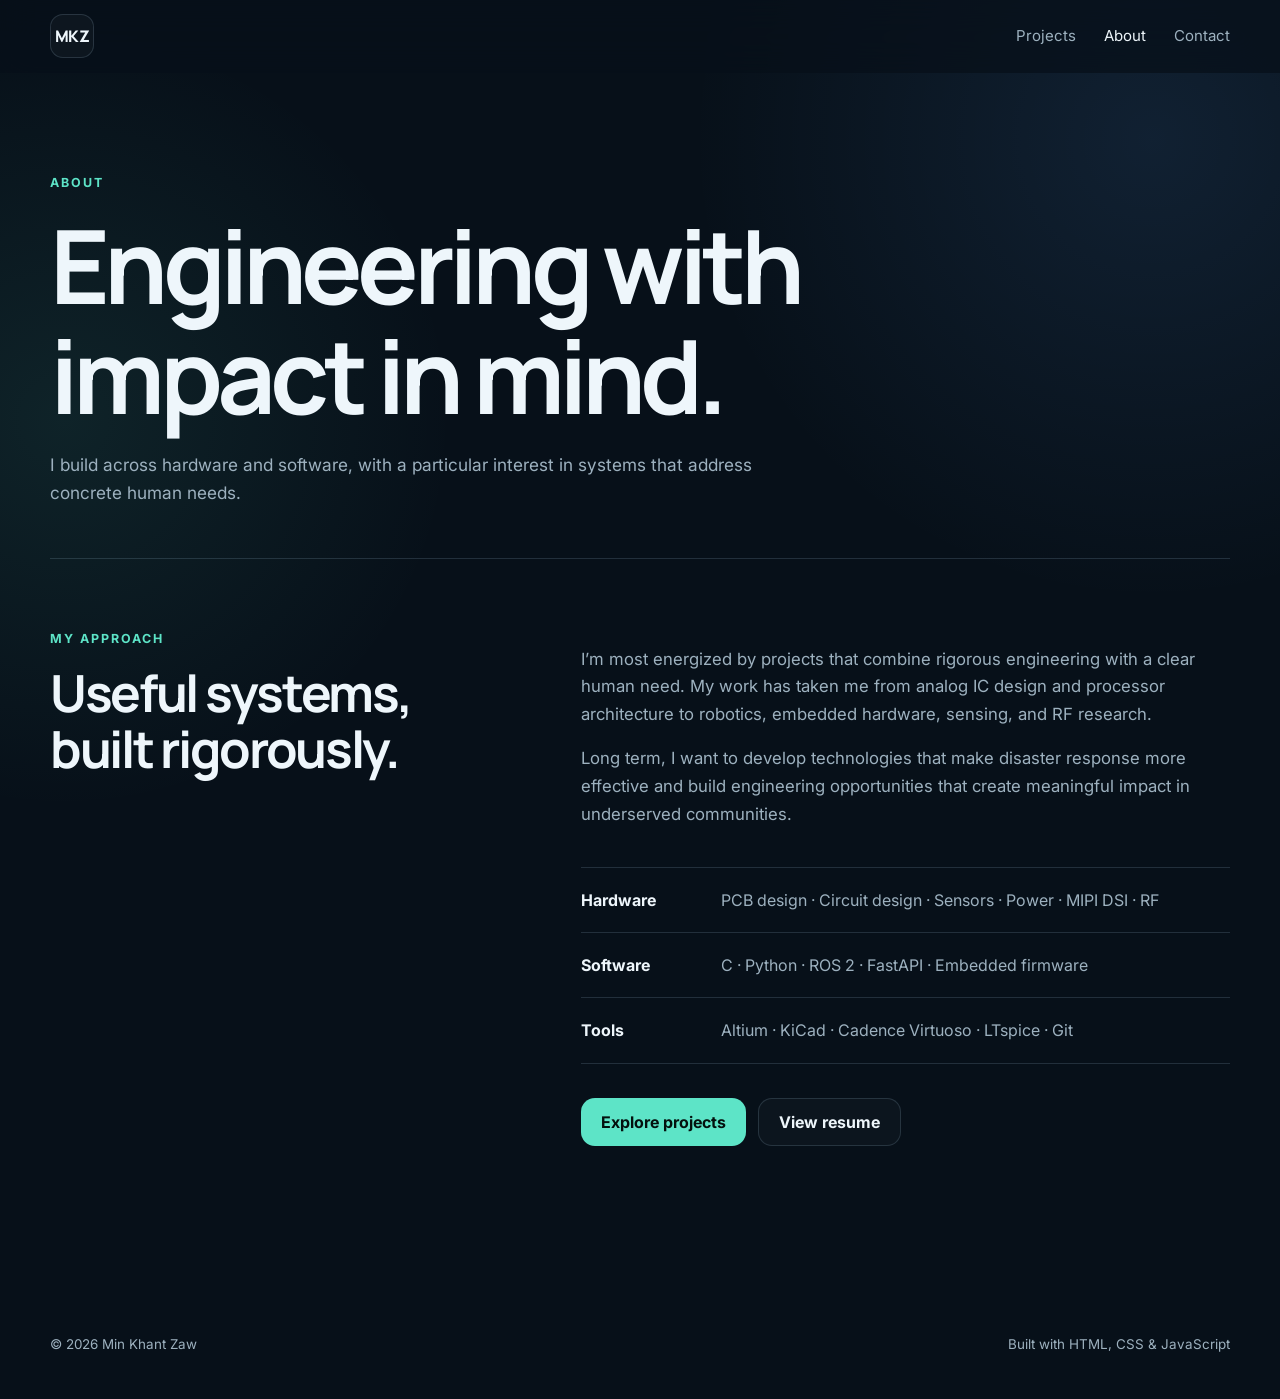
==== about.html @ fc3ed98e "Split portfolio into dedicated pages" ====
<!DOCTYPE html>
<html lang="en">
<head>
  <meta charset="UTF-8" />
  <meta name="viewport" content="width=device-width, initial-scale=1.0" />
  <meta name="description" content="About Min Khant Zaw, an MIT EECS student focused on embedded systems, RF, robotics, and digital design." />
  <meta property="og:title" content="About | Min Khant Zaw" />
  <meta property="og:description" content="Engineering with impact in mind." />
  <meta property="og:type" content="website" />
  <meta property="og:image" content="https://min-khant-zaw.github.io/og.png" />
  <meta name="twitter:card" content="summary_large_image" />
  <meta name="twitter:title" content="About | Min Khant Zaw" />
  <meta name="twitter:description" content="Engineering with impact in mind." />
  <meta name="twitter:image" content="https://min-khant-zaw.github.io/og.png" />
  <title>About | Min Khant Zaw</title>
  <link rel="preconnect" href="https://fonts.googleapis.com">
  <link rel="preconnect" href="https://fonts.gstatic.com" crossorigin>
  <link href="https://fonts.googleapis.com/css2?family=Inter:wght@400;500;600;700&family=Manrope:wght@600;700;800&display=swap" rel="stylesheet">
  <link rel="stylesheet" href="styles.css" />
</head>
<body>
  <header class="site-header">
    <nav class="nav container" aria-label="Primary navigation">
      <a class="brand" href="index.html">MKZ</a>
      <button class="nav-toggle" aria-expanded="false" aria-controls="nav-links" aria-label="Toggle navigation">☰</button>
      <div class="nav-links" id="nav-links">
        <a href="projects.html">Projects</a>
        <a href="about.html" aria-current="page">About</a>
        <a href="contact.html">Contact</a>
      </div>
    </nav>
  </header>

  <main>
    <section class="page-hero container reveal">
      <p class="eyebrow">ABOUT</p>
      <h1>Engineering with impact in mind.</h1>
      <p>I build across hardware and software, with a particular interest in systems that address concrete human needs.</p>
    </section>

    <section class="section page-section split-section container">
      <div class="section-heading reveal">
        <p class="eyebrow">MY APPROACH</p>
        <h2>Useful systems, built rigorously.</h2>
      </div>
      <div class="about-copy reveal">
        <p>I’m most energized by projects that combine rigorous engineering with a clear human need. My work has taken me from analog IC design and processor architecture to robotics, embedded hardware, sensing, and RF research.</p>
        <p>Long term, I want to develop technologies that make disaster response more effective and build engineering opportunities that create meaningful impact in underserved communities.</p>
        <div class="skills">
          <div><strong>Hardware</strong><span>PCB design · Circuit design · Sensors · Power · MIPI DSI · RF</span></div>
          <div><strong>Software</strong><span>C · Python · ROS 2 · FastAPI · Embedded firmware</span></div>
          <div><strong>Tools</strong><span>Altium · KiCad · Cadence Virtuoso · LTspice · Git</span></div>
        </div>
        <div class="hero-actions">
          <a class="button primary" href="projects.html">Explore projects</a>
          <a class="button secondary" href="resume.pdf" target="_blank" rel="noopener">View resume</a>
        </div>
      </div>
    </section>
  </main>

  <footer class="footer container">
    <span>© <span id="year"></span> Min Khant Zaw</span>
    <span>Built with HTML, CSS & JavaScript</span>
  </footer>
  <script src="script.js"></script>
</body>
</html>
---- styles.css ----
:root {
  --bg: #071019;
  --bg-soft: #0b1722;
  --panel: rgba(15, 31, 44, 0.72);
  --panel-solid: #0f1f2c;
  --text: #eef6fb;
  --muted: #9db1bf;
  --line: rgba(173, 213, 235, 0.16);
  --accent: #5de4c7;
  --accent-2: #5fa8ff;
  --max: 1180px;
  --radius: 24px;
  --shadow: 0 20px 60px rgba(0,0,0,.28);
}

* { box-sizing: border-box; }
html { scroll-behavior: smooth; }
body {
  margin: 0;
  font-family: Inter, system-ui, -apple-system, BlinkMacSystemFont, "Segoe UI", sans-serif;
  color: var(--text);
  background:
    radial-gradient(circle at 90% 10%, rgba(95,168,255,.11), transparent 27%),
    radial-gradient(circle at 5% 30%, rgba(93,228,199,.09), transparent 25%),
    var(--bg);
  line-height: 1.65;
}

a { color: inherit; text-decoration: none; }
button { font: inherit; }
.container { width: min(calc(100% - 40px), var(--max)); margin-inline: auto; }

.site-header {
  position: sticky; top: 0; z-index: 20;
  background: rgba(7,16,25,.72);
  backdrop-filter: blur(18px);
  border-bottom: 1px solid transparent;
}
.site-header.scrolled { border-bottom-color: var(--line); }
.nav { min-height: 72px; display: flex; align-items: center; justify-content: space-between; }
.brand {
  width: 44px; height: 44px; display: grid; place-items: center;
  border: 1px solid var(--line); border-radius: 13px; font-family: Manrope, sans-serif;
  font-weight: 800; letter-spacing: -.05em; background: rgba(255,255,255,.03);
}
.nav-links { display: flex; gap: 28px; color: var(--muted); font-size: .94rem; }
.nav-links a:hover { color: var(--text); }
.nav-links a[aria-current="page"] { color: var(--text); }
.nav-toggle { display: none; background: none; color: var(--text); border: 0; font-size: 1.4rem; }

.hero { min-height: 700px; display: grid; grid-template-columns: 1.15fr .85fr; gap: 64px; align-items: center; padding-block: 90px 110px; }
.eyebrow { margin: 0 0 16px; color: var(--accent); font-size: .78rem; font-weight: 700; letter-spacing: .16em; }
h1,h2,h3 { font-family: Manrope, Inter, sans-serif; line-height: 1.08; margin-top: 0; }
h1 { max-width: 780px; font-size: clamp(3rem, 7vw, 5.9rem); letter-spacing: -.055em; margin-bottom: 26px; }
h2 { font-size: clamp(2.1rem, 4vw, 3.6rem); letter-spacing: -.045em; margin-bottom: 18px; }
h3 { font-size: 1.32rem; letter-spacing: -.025em; margin-bottom: 12px; }
.hero-text { max-width: 710px; color: var(--muted); font-size: 1.08rem; }
.hero-actions { display: flex; gap: 12px; margin: 34px 0 38px; flex-wrap: wrap; }
.button { display: inline-flex; min-height: 48px; align-items: center; justify-content: center; padding: 0 20px; border-radius: 14px; font-weight: 700; }
.button.primary { color: #04110e; background: var(--accent); }
.button.primary:hover { transform: translateY(-2px); }
.button.secondary { border: 1px solid var(--line); background: rgba(255,255,255,.025); }
.hero-meta { display: flex; flex-wrap: wrap; gap: 10px; }
.hero-meta span, .tags span { padding: 7px 10px; color: #bfd0da; border: 1px solid var(--line); border-radius: 999px; font-size: .79rem; background: rgba(255,255,255,.025); }

.signal-card { padding: 28px; border: 1px solid var(--line); border-radius: 30px; background: linear-gradient(145deg, rgba(19,43,58,.88), rgba(8,20,29,.8)); box-shadow: var(--shadow); transform: rotate(1.5deg); }
.signal-header { display: flex; justify-content: space-between; gap: 20px; color: var(--muted); font-size: .78rem; text-transform: uppercase; letter-spacing: .08em; }
.status-dot { color: var(--accent); }
.signal-card h2 { margin: 60px 0 12px; font-size: 2rem; }
.signal-card p { color: var(--muted); }
.signal-grid { display: grid; grid-template-columns: 1fr 1fr; border-top: 1px solid var(--line); margin-top: 34px; }
.signal-grid div { padding: 18px 10px 0 0; }
.signal-grid strong, .signal-grid span { display: block; }
.signal-grid strong { font-size: .75rem; color: var(--muted); text-transform: uppercase; }
.signal-grid span { font-size: .9rem; margin-top: 3px; }

.section { padding-block: 105px; }
.page-hero { padding-block: 100px 50px; border-bottom: 1px solid var(--line); }
.page-hero h1 { font-size: clamp(3.5rem, 8vw, 6.6rem); margin-bottom: 20px; }
.page-hero > p:last-child { max-width: 760px; margin: 0; color: var(--muted); font-size: 1.08rem; }
.page-section { padding-top: 70px; }
.section-heading { max-width: 720px; margin-bottom: 46px; }
.section-heading > p:last-child { color: var(--muted); margin-bottom: 0; }
.project-grid { display: grid; grid-template-columns: repeat(2, minmax(0,1fr)); gap: 22px; }
.project-card { overflow: hidden; border: 1px solid var(--line); border-radius: var(--radius); background: var(--panel); box-shadow: 0 8px 30px rgba(0,0,0,.13); }
.project-card:hover { border-color: rgba(93,228,199,.34); transform: translateY(-4px); }
.project-card, .button { transition: .24s ease; }
.project-card.featured { grid-column: 1 / -1; display: grid; grid-template-columns: .92fr 1.08fr; }
.project-visual { position: relative; min-height: 250px; overflow: hidden; border-bottom: 1px solid var(--line); background: #0b1722; }
.featured .project-visual { min-height: 100%; border-bottom: 0; border-right: 1px solid var(--line); }
.project-content { padding: 28px; }
.project-topline { display: flex; justify-content: space-between; gap: 20px; margin-bottom: 18px; color: var(--muted); font-size: .75rem; text-transform: uppercase; letter-spacing: .08em; }
.project-content > p { color: var(--muted); }
.project-content ul { padding-left: 19px; color: #c3d1da; }
.tags { display: flex; flex-wrap: wrap; gap: 8px; margin-top: 22px; }

/* Project illustrations */
.radar-visual { min-height: 380px; background: radial-gradient(circle at 50% 50%, #102b32, #08131c 68%); }
.radar-ring { position: absolute; left: 50%; top: 50%; border: 1px solid rgba(93,228,199,.27); border-radius: 50%; transform: translate(-50%,-50%); }
.ring-1 { width: 120px; height: 120px; } .ring-2 { width: 220px; height: 220px; } .ring-3 { width: 330px; height: 330px; }
.radar-sweep { position: absolute; left: 50%; top: 50%; width: 44%; height: 2px; transform-origin: left center; background: linear-gradient(90deg, var(--accent), transparent); animation: sweep 5s linear infinite; }
.radar-target { position: absolute; width: 9px; height: 9px; border-radius: 50%; background: var(--accent); box-shadow: 0 0 16px var(--accent); }
.target-1 { top: 31%; right: 25%; } .target-2 { bottom: 26%; left: 31%; }
@keyframes sweep { to { transform: rotate(360deg); } }

.heat-visual { background: linear-gradient(145deg,#0f1728,#122331); }
.heat-map { position:absolute; inset:0; background: radial-gradient(circle at 20% 25%, rgba(95,168,255,.55), transparent 16%), radial-gradient(circle at 68% 65%, rgba(93,228,199,.5), transparent 18%), radial-gradient(circle at 44% 45%, rgba(255,149,89,.38), transparent 14%); filter: blur(2px); }
.device-chip { position:absolute; right:28px; bottom:28px; padding:20px 24px; border:1px solid rgba(255,255,255,.16); border-radius:16px; background:#111f29; font-weight:700; box-shadow: 0 12px 30px rgba(0,0,0,.3); }
.cpu-visual { display:grid; place-items:center; background-image: linear-gradient(rgba(255,255,255,.035) 1px, transparent 1px), linear-gradient(90deg, rgba(255,255,255,.035) 1px, transparent 1px); background-size:32px 32px; }
.cpu-core { z-index:2; display:grid; place-items:center; width:105px; height:105px; border:1px solid rgba(95,168,255,.48); border-radius:20px; background:#102133; box-shadow:0 0 45px rgba(95,168,255,.12); font-weight:800; }
.trace { position:absolute; background:rgba(95,168,255,.45); } .t1,.t2{height:2px;width:35%;}.t1{left:0;top:40%;}.t2{right:0;bottom:40%;}.t3,.t4{width:2px;height:33%;}.t3{top:0;left:40%;}.t4{bottom:0;right:40%;}
.robot-visual { perspective: 400px; background: linear-gradient(#0e2230,#08121a); }
.road { position:absolute; left:22%; right:22%; top:0; bottom:-20%; background:#182630; transform: rotateX(52deg); transform-origin:top; }
.lane { position:absolute; top:0; bottom:-20%; width:3px; background:rgba(255,255,255,.55); transform:rotateX(52deg); transform-origin:top; }.lane.left{left:39%;}.lane.right{right:39%;}
.robot { position:absolute; left:50%; bottom:45px; transform:translateX(-50%); font-size:2.6rem; color:var(--accent); text-shadow:0 0 20px rgba(93,228,199,.5); }
.analog-visual { display:grid; place-items:center; padding:28px; color:var(--accent-2); background:linear-gradient(145deg,#101c28,#0b151e); }
.analog-visual svg { width:100%; max-height:190px; }
.display-visual { background:linear-gradient(135deg,#09131d,#122230); }
.screen { position:absolute; left:10%; top:14%; width:42%; height:67%; border:4px solid #1d3341; border-radius:14px; background:linear-gradient(160deg,#204463,#102231); display:grid; place-items:center; box-shadow:0 20px 35px rgba(0,0,0,.25); }
.board { position:absolute; right:9%; top:30%; width:30%; height:40%; border:1px solid rgba(93,228,199,.4); background:#14352f; border-radius:12px; display:grid; place-items:center; font-size:.8rem; }
.cable { position:absolute; left:50%; right:35%; top:49%; height:8px; background:#c0ac7b; transform:rotate(-5deg); }

.timeline { border-top: 1px solid var(--line); }
.timeline-item { display: grid; grid-template-columns: 190px 1fr; gap: 32px; padding: 30px 0; border-bottom: 1px solid var(--line); }
.timeline-date { color: var(--accent); font-size: .9rem; font-weight: 600; }
.timeline-item h3 { margin-bottom: 6px; }
.timeline-item p { color: var(--muted); margin: 0; }

.split-section { display:grid; grid-template-columns:.82fr 1.18fr; gap:80px; align-items:start; }
.split-section .section-heading { position:sticky; top:110px; }
.about-copy > p { color:var(--muted); font-size:1.05rem; }
.skills { margin-top:38px; border-top:1px solid var(--line); }
.skills div { padding:19px 0; border-bottom:1px solid var(--line); display:grid; grid-template-columns:120px 1fr; gap:20px; }
.skills span { color:var(--muted); }

.contact-section { margin-top:70px; border-top:1px solid var(--line); border-bottom:1px solid var(--line); background:linear-gradient(100deg,rgba(93,228,199,.08),rgba(95,168,255,.06)); }
.contact-inner { padding-block:95px; text-align:center; }
.contact-inner h2 { max-width:780px; margin-inline:auto; }
.contact-inner h1 { max-width:900px; margin-inline:auto; font-size:clamp(3rem,7vw,5.8rem); }
.contact-inner > p:not(.eyebrow) { color:var(--muted); }
.contact-links { display:flex; justify-content:center; flex-wrap:wrap; gap:12px; margin-top:30px; }
.contact-links a { padding:10px 14px; border:1px solid var(--line); border-radius:12px; }
.contact-links a:hover { border-color:rgba(93,228,199,.45); }
.contact-page { min-height:calc(100vh - 182px); display:grid; align-items:center; }
.standalone-contact { width:100%; margin-top:0; }
.footer { min-height:110px; display:flex; align-items:center; justify-content:space-between; gap:20px; color:var(--muted); font-size:.84rem; }

.reveal { opacity:0; transform:translateY(16px); transition:opacity .65s ease, transform .65s ease; }
.reveal.visible { opacity:1; transform:none; }

@media (max-width: 900px) {
  .hero { grid-template-columns:1fr; min-height:auto; gap:36px; padding-top:75px; }
  .hero-panel { max-width:600px; }
  .project-grid { grid-template-columns:1fr; }
  .project-card.featured { grid-column:auto; grid-template-columns:1fr; }
  .featured .project-visual { border-right:0; border-bottom:1px solid var(--line); min-height:300px; }
  .split-section { grid-template-columns:1fr; gap:12px; }
  .split-section .section-heading { position:static; }
}

@media (max-width: 680px) {
  .container { width:min(calc(100% - 28px),var(--max)); }
  .nav-toggle { display:block; }
  .nav-links { display:none; position:absolute; top:72px; left:14px; right:14px; padding:18px; flex-direction:column; gap:15px; border:1px solid var(--line); border-radius:16px; background:#0b1722; box-shadow:var(--shadow); }
  .nav-links.open { display:flex; }
  .hero { padding-block:64px 80px; }
  .page-hero { padding-block:70px 38px; }
  h1 { font-size:clamp(2.8rem,14vw,4.2rem); }
  .section { padding-block:78px; }
  .timeline-item { grid-template-columns:1fr; gap:6px; }
  .skills div { grid-template-columns:1fr; gap:5px; }
  .footer { flex-direction:column; justify-content:center; align-items:flex-start; padding-block:28px; }
}

@media (prefers-reduced-motion: reduce) {
  html { scroll-behavior:auto; }
  *, *::before, *::after { animation-duration:.01ms !important; animation-iteration-count:1 !important; transition-duration:.01ms !important; }
  .reveal { opacity:1; transform:none; }
}
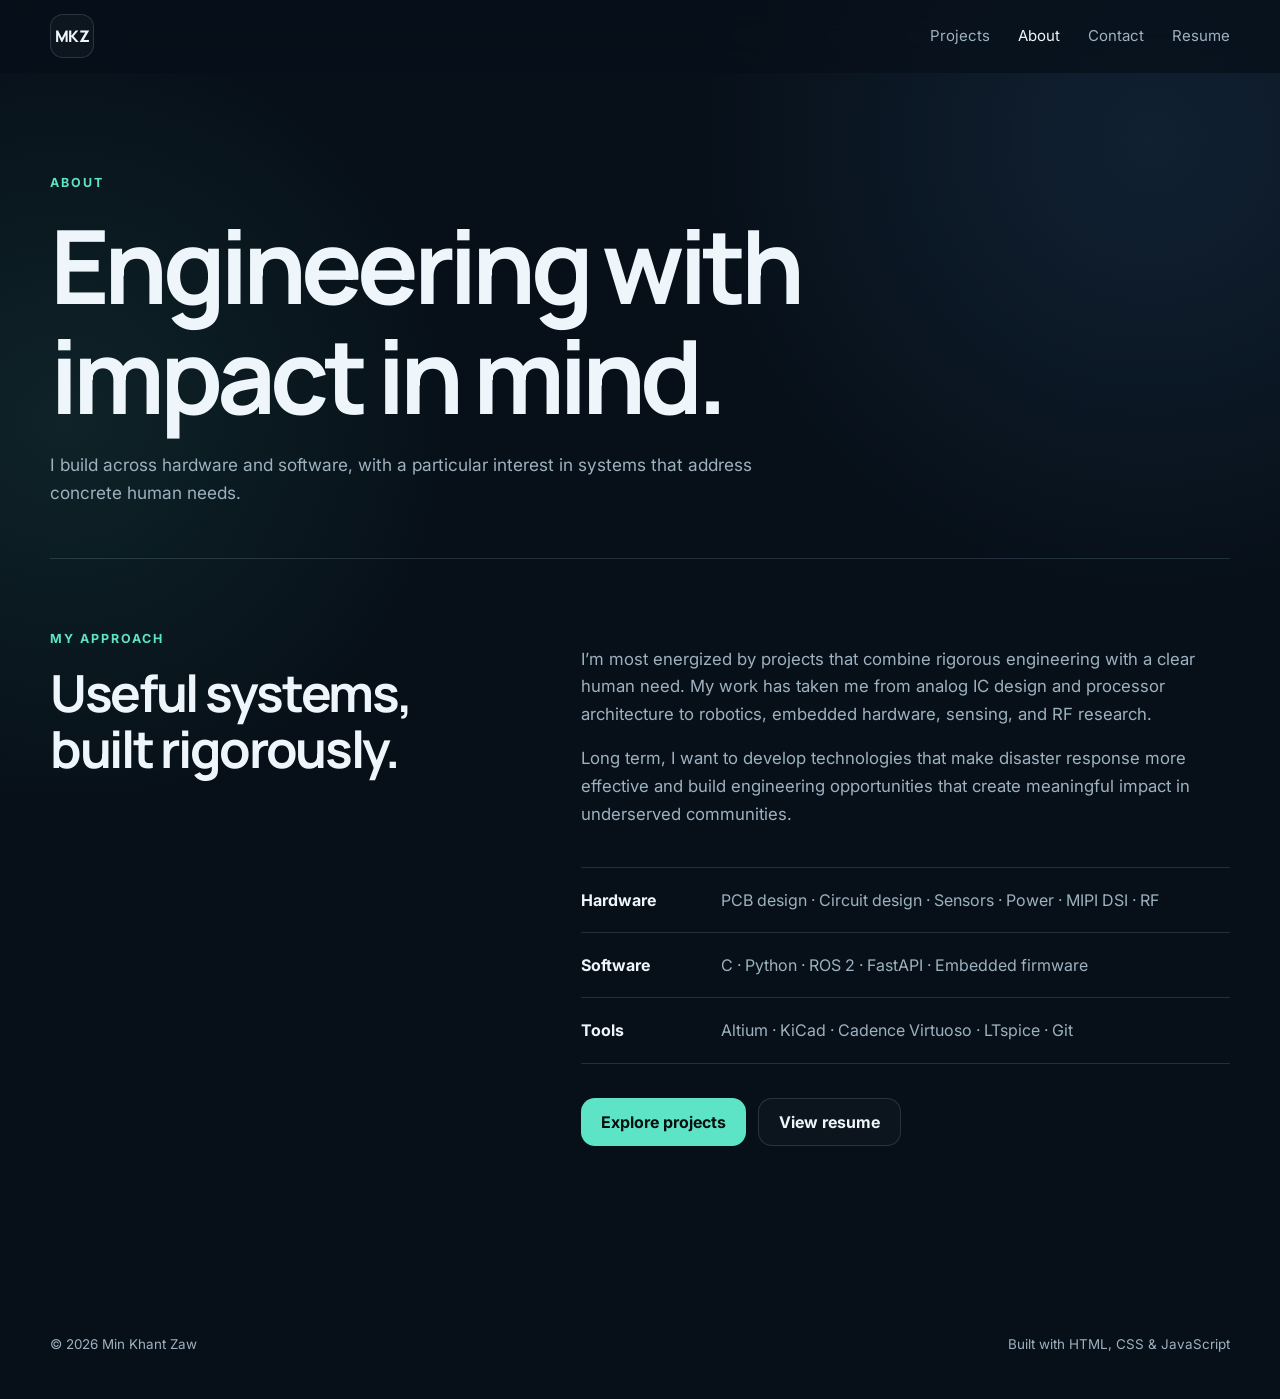
==== commit f9d9ba46: "Add resume link to site navigation" ====
--- a/about.html
+++ b/about.html
@@ -27,6 +27,7 @@
         <a href="projects.html">Projects</a>
         <a href="about.html" aria-current="page">About</a>
         <a href="contact.html">Contact</a>
+        <a href="resume.pdf" target="_blank" rel="noopener">Resume</a>
       </div>
     </nav>
   </header>
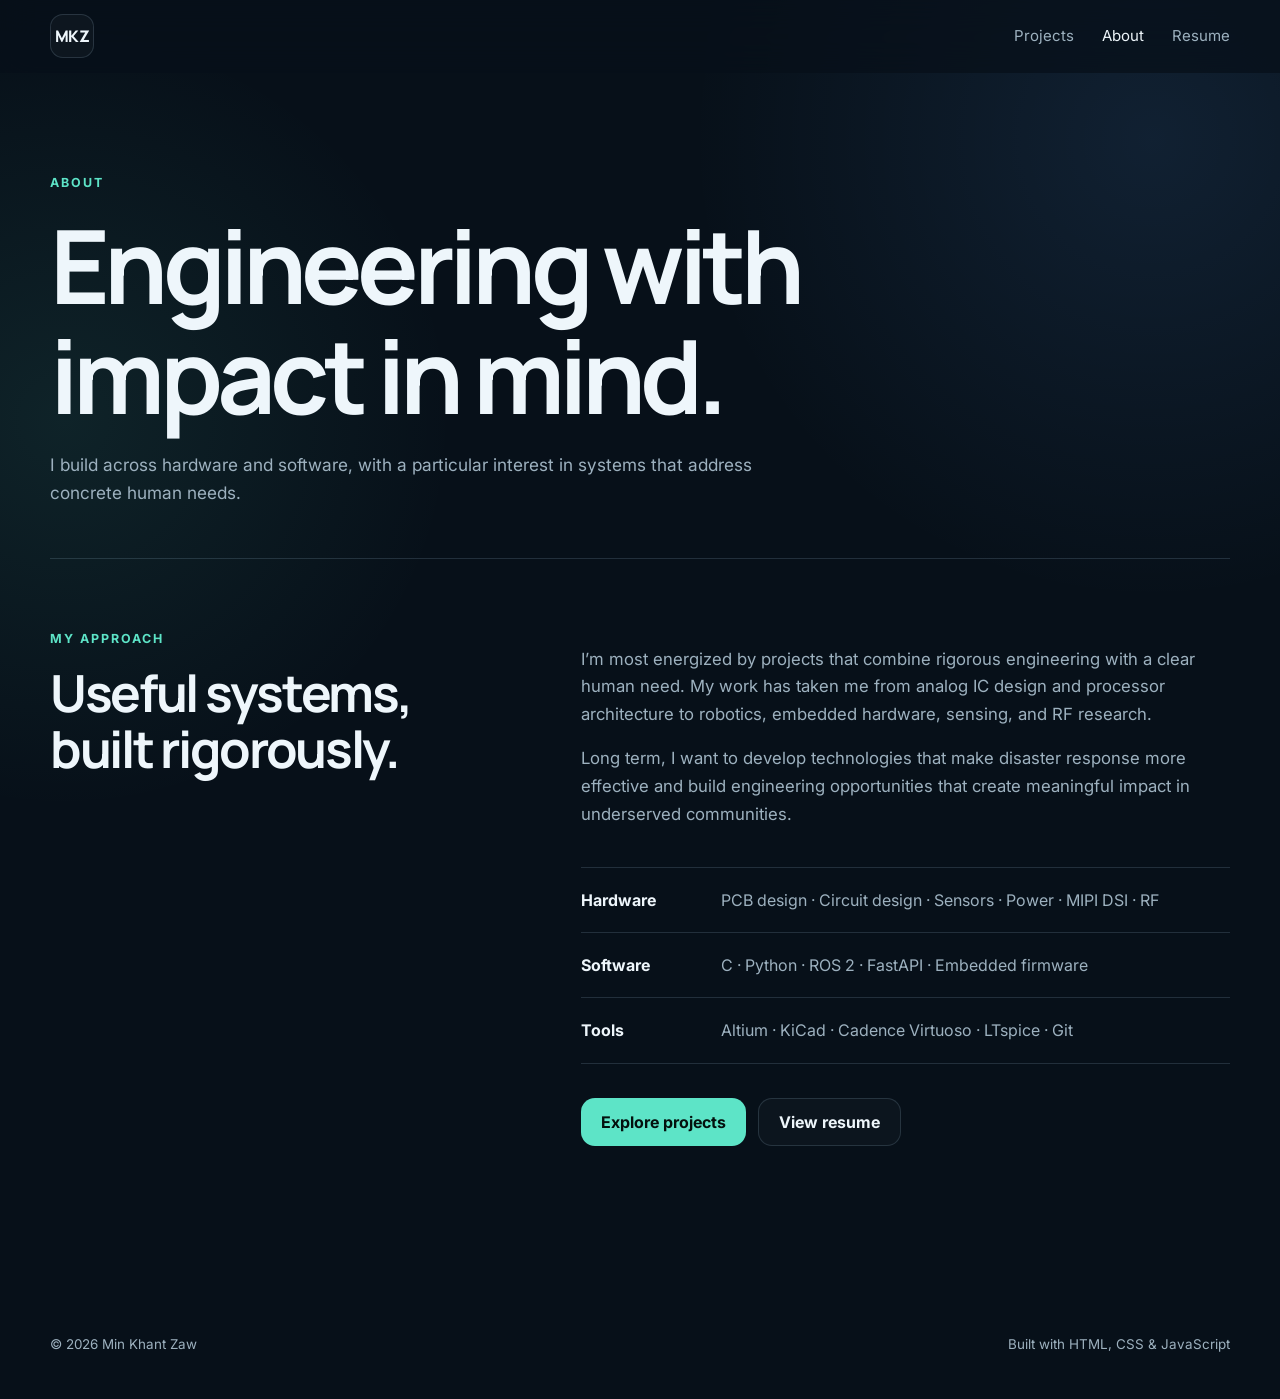
==== commit 42255c99: "Move contact links to home page" ====
--- a/about.html
+++ b/about.html
@@ -26,7 +26,6 @@
       <div class="nav-links" id="nav-links">
         <a href="projects.html">Projects</a>
         <a href="about.html" aria-current="page">About</a>
-        <a href="contact.html">Contact</a>
         <a href="resume.pdf" target="_blank" rel="noopener">Resume</a>
       </div>
     </nav>
